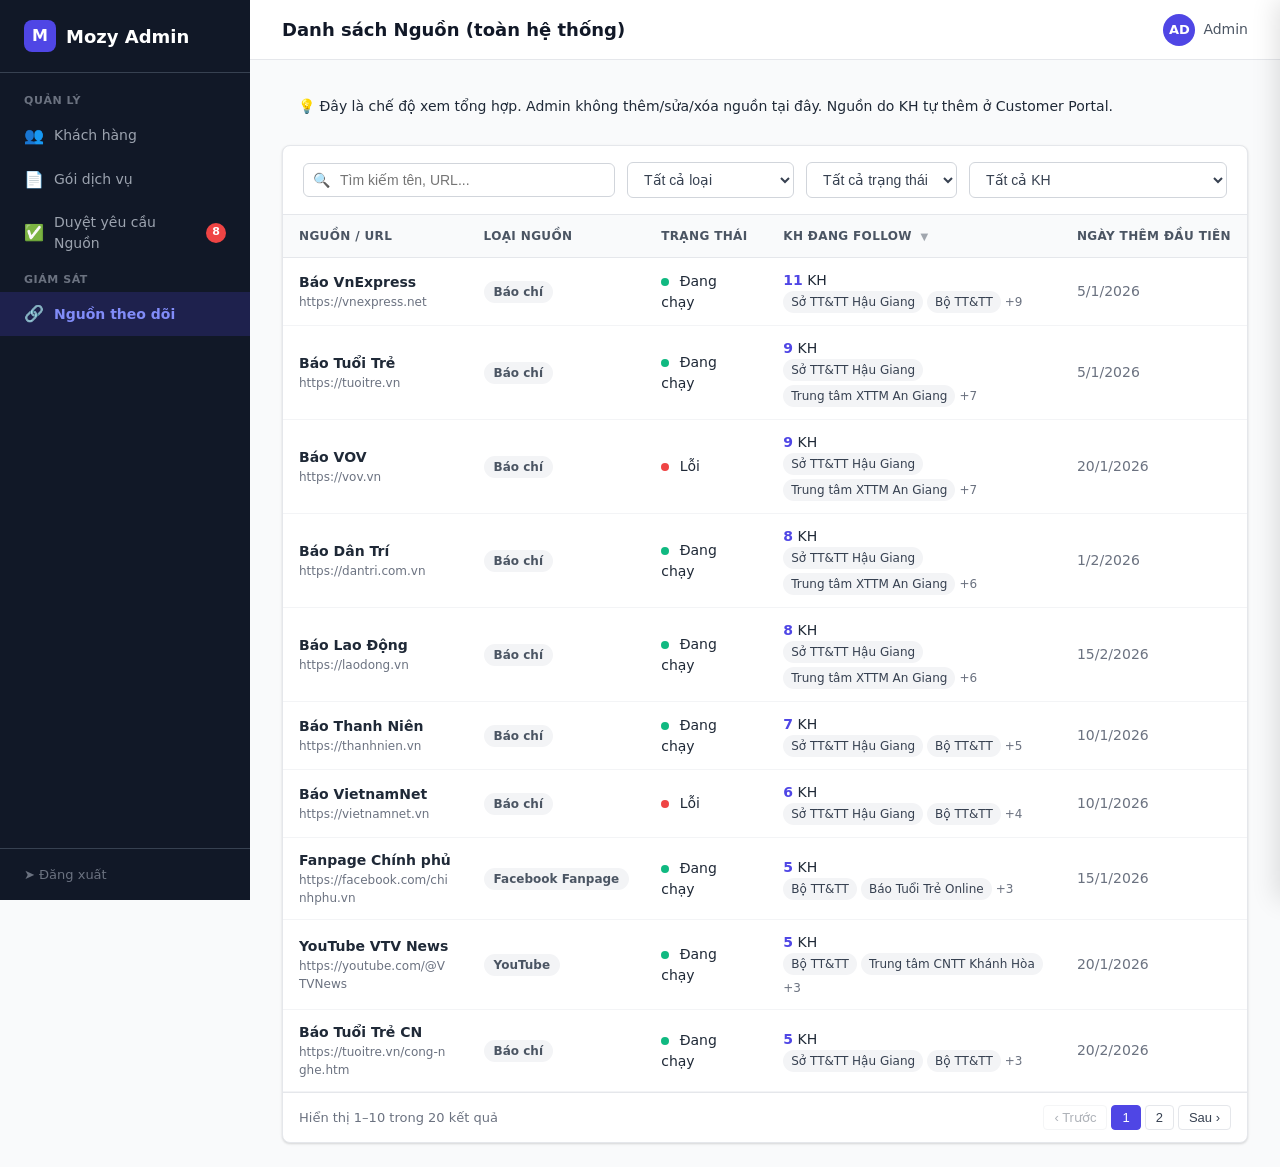
==== admin-portal/sources.html @ 2b8fd17b "Initial commit: Mozy Social admin-portal & customer-portal Co-authored-by: CommandCodeBot <noreply@c" ====
<!DOCTYPE html>
<html lang="vi">
<head>
  <meta charset="UTF-8">
  <meta name="viewport" content="width=device-width, initial-scale=1.0">
  <title>Danh sách Nguồn — Mozy Admin</title>
  <link rel="stylesheet" href="shared.css">
  <style>
    .source-url { color: var(--gray-500); font-size: 12px; word-break: break-all; }
    .follower-count { font-weight: 700; color: var(--primary); }
    .follower-meta { font-size: 12px; color: var(--gray-500); }
  </style>
</head>
<body>
  <div class="layout" id="app"></div>
  <div class="detail-backdrop" id="detailBackdrop" onclick="closeDetail()"></div>
  <div class="detail-panel" id="detailPanel"></div>

  <script src="shared.js"></script>
  <script>
    let state = {
      search: '',
      typeFilter: 'all',
      statusFilter: 'all',
      customerFilter: 'all',
      sortField: 'followers',
      sortDir: 'desc',
      page: 1,
      perPage: 10,
    };

    const SOURCE_TYPES = ['Báo chí', 'Facebook Fanpage', 'Facebook Group', 'TikTok', 'YouTube'];
    const STATUS_MAP = { active: 'Đang chạy', error: 'Lỗi', pending: 'Chờ xác thực' };

    function getFiltered() {
      let data = [...SOURCES];
      if (state.search) {
        const q = state.search.toLowerCase();
        data = data.filter(s => s.name.toLowerCase().includes(q) || s.url.toLowerCase().includes(q));
      }
      if (state.typeFilter !== 'all') {
        data = data.filter(s => s.type === state.typeFilter);
      }
      if (state.statusFilter !== 'all') {
        data = data.filter(s => s.status === state.statusFilter);
      }
      if (state.customerFilter !== 'all') {
        const cid = parseInt(state.customerFilter);
        data = data.filter(s => s.followers.includes(cid));
      }
      data.sort((a, b) => {
        let va, vb;
        if (state.sortField === 'followers') { va = a.followers.length; vb = b.followers.length; }
        else if (state.sortField === 'name') { va = a.name.toLowerCase(); vb = b.name.toLowerCase(); }
        else { va = a[state.sortField]; vb = b[state.sortField]; }
        if (va < vb) return state.sortDir === 'asc' ? -1 : 1;
        if (va > vb) return state.sortDir === 'asc' ? 1 : -1;
        return 0;
      });
      return data;
    }

    function renderFollowerChips(source) {
      const names = source.followers.slice(0, 2).map(id => getCustomerName(id)).filter(Boolean);
      const extra = source.followers.length - names.length;
      if (names.length === 0) return '<span style="color:var(--gray-400);font-size:12px;">Không có KH</span>';
      let html = '<div class="follow-list">';
      names.forEach(n => { html += `<span class="follow-chip">${n}</span>`; });
      if (extra > 0) html += `<span class="follow-more" onclick="event.stopPropagation();openDetail(${source.id})">+${extra}</span>`;
      html += '</div>';
      return html;
    }

    function render() {
      const filtered = getFiltered();
      const totalPages = Math.ceil(filtered.length / state.perPage);
      const pageData = filtered.slice((state.page - 1) * state.perPage, state.page * state.perPage);

      const app = document.getElementById('app');
      app.innerHTML = `
        ${buildSidebar('sources')}
        <div class="main">
          ${buildHeader('Danh sách Nguồn (toàn hệ thống)')}
          <div class="content fade-in">
            <div style="margin-bottom:16px;">
              <div class="alert alert-info" style="margin:0;">
                &#128161; Đây là chế độ xem tổng hợp. Admin không thêm/sửa/xóa nguồn tại đây. Nguồn do KH tự thêm ở Customer Portal.
              </div>
            </div>
            <div class="card">
              <div class="card-header">
                <div class="toolbar" style="flex:1;">
                  <div class="search-box">
                    <span class="search-icon">&#128269;</span>
                    <input type="text" id="searchInput" placeholder="Tìm kiếm tên, URL..." value="${state.search}">
                  </div>
                  <select class="filter-select" id="typeFilter">
                    <option value="all" ${state.typeFilter === 'all' ? 'selected' : ''}>Tất cả loại</option>
                    ${SOURCE_TYPES.map(t => `<option value="${t}" ${state.typeFilter === t ? 'selected' : ''}>${t}</option>`).join('')}
                  </select>
                  <select class="filter-select" id="statusFilter">
                    <option value="all" ${state.statusFilter === 'all' ? 'selected' : ''}>Tất cả trạng thái</option>
                    <option value="active" ${state.statusFilter === 'active' ? 'selected' : ''}>Đang chạy</option>
                    <option value="error" ${state.statusFilter === 'error' ? 'selected' : ''}>Lỗi</option>
                    <option value="pending" ${state.statusFilter === 'pending' ? 'selected' : ''}>Chờ xác thực</option>
                  </select>
                  <select class="filter-select" id="customerFilter">
                    <option value="all" ${state.customerFilter === 'all' ? 'selected' : ''}>Tất cả KH</option>
                    ${CUSTOMERS.map(c => `<option value="${c.id}" ${state.customerFilter == c.id ? 'selected' : ''}>${c.org}</option>`).join('')}
                  </select>
                </div>
              </div>
              <div class="table-wrap">
                <table>
                  <thead>
                    <tr>
                      <th class="sortable" onclick="toggleSort('name')">Nguồn / URL <span class="sort-arrow">${sortIcon('name')}</span></th>
                      <th>Loại nguồn</th>
                      <th>Trạng thái</th>
                      <th class="sortable" onclick="toggleSort('followers')">KH đang follow <span class="sort-arrow">${sortIcon('followers')}</span></th>
                      <th>Ngày thêm đầu tiên</th>
                    </tr>
                  </thead>
                  <tbody>
                    ${pageData.map(s => `
                      <tr class="clickable" onclick="openDetail(${s.id})">
                        <td>
                          <strong>${s.name}</strong>
                          <div class="source-url">${s.url}</div>
                        </td>
                        <td><span class="badge badge-neutral">${s.type}</span></td>
                        <td>
                          <span class="status-dot ${s.status}"></span>
                          ${STATUS_MAP[s.status] || s.status}
                        </td>
                        <td>
                          <span class="follower-count">${s.followers.length}</span> KH
                          ${renderFollowerChips(s)}
                        </td>
                        <td style="white-space:nowrap;color:var(--gray-500);">${formatDate(s.addedAt)}</td>
                      </tr>
                    `).join('')}
                    ${pageData.length === 0 ? '<tr><td colspan="5"><div class="empty-state"><div class="empty-icon">&#128269;</div><p>Không tìm thấy nguồn nào</p></div></td></tr>' : ''}
                  </tbody>
                </table>
              </div>
              <div class="pagination">
                <span>Hiển thị ${(state.page-1)*state.perPage+1}–${Math.min(state.page*state.perPage, filtered.length)} trong ${filtered.length} kết quả</span>
                <div class="page-btns">
                  <button class="page-btn" onclick="goPage(${state.page - 1})" ${state.page <= 1 ? 'disabled' : ''}>&#8249; Trước</button>
                  ${Array.from({length: Math.min(totalPages, 5)}, (_, i) => {
                    let p;
                    if (totalPages <= 5) p = i + 1;
                    else if (state.page <= 3) p = i + 1;
                    else if (state.page >= totalPages - 2) p = totalPages - 4 + i;
                    else p = state.page - 2 + i;
                    return `<button class="page-btn ${p === state.page ? 'active' : ''}" onclick="goPage(${p})">${p}</button>`;
                  }).join('')}
                  <button class="page-btn" onclick="goPage(${state.page + 1})" ${state.page >= totalPages ? 'disabled' : ''}>Sau &#8250;</button>
                </div>
              </div>
            </div>
          </div>
        </div>`;

      document.getElementById('searchInput').addEventListener('input', e => { state.search = e.target.value; state.page = 1; render(); });
      document.getElementById('typeFilter').addEventListener('change', e => { state.typeFilter = e.target.value; state.page = 1; render(); });
      document.getElementById('statusFilter').addEventListener('change', e => { state.statusFilter = e.target.value; state.page = 1; render(); });
      document.getElementById('customerFilter').addEventListener('change', e => { state.customerFilter = e.target.value; state.page = 1; render(); });
    }

    function toggleSort(field) {
      if (state.sortField === field) state.sortDir = state.sortDir === 'asc' ? 'desc' : 'asc';
      else { state.sortField = field; state.sortDir = 'desc'; }
      render();
    }
    function sortIcon(field) {
      if (state.sortField !== field) return '';
      return state.sortDir === 'asc' ? '&#9650;' : '&#9660;';
    }
    function goPage(p) {
      const filtered = getFiltered();
      const totalPages = Math.ceil(filtered.length / state.perPage);
      if (p < 1 || p > totalPages) return;
      state.page = p;
      render();
    }

    function openDetail(sourceId) {
      const source = SOURCES.find(s => s.id === sourceId);
      if (!source) return;

      const MOCK_KEYWORDS = {
        1: { 1: ['Chính sách CNTT', 'Kỹ thuật số'], 3: ['Chuyển đổi số', 'CNTT'], 10: ['Báo chí'] },
        2: { 1: ['Chính sách TT&TT'], 10: ['Thanh thiếu niên'] },
        3: { 3: ['Quốc tế', 'Kinh tế'], 19: ['Đô thị'] },
      };

      const panel = document.getElementById('detailPanel');
      const backdrop = document.getElementById('detailBackdrop');

      let followersHtml = source.followers.map(cid => {
        const c = CUSTOMERS.find(cc => cc.id === cid);
        if (!c) return '';
        const keywords = MOCK_KEYWORDS[source.id]?.[cid] || ['Keyword mẫu'];
        return `
          <div class="follower-item">
            <div style="flex:1;">
              <div class="follower-name">
                <a href="customer-detail.html?id=${cid}" style="text-decoration:none;">${c.org}</a>
              </div>
              <div class="follower-meta">Keyword/Chủ đề đang gán nguồn này:</div>
              <div class="tag-list">
                ${keywords.map(k => `<span class="tag">${k}</span>`).join('')}
              </div>
            </div>
            <span class="badge ${c.status === 'active' ? 'badge-success' : 'badge-danger'}" style="font-size:10px;">${c.status}</span>
          </div>`;
      }).join('');

      panel.innerHTML = `
        <div class="detail-panel-header">
          <div>
            <h3 style="font-size:16px;font-weight:600;">${source.name}</h3>
            <div style="font-size:13px;color:var(--gray-500);word-break:break-all;">${source.url}</div>
          </div>
          <button class="modal-close" onclick="closeDetail()">&times;</button>
        </div>
        <div class="detail-panel-body">
          <div class="info-grid" style="margin-bottom:20px;">
            <div class="info-label">Loại nguồn</div><div class="info-value"><span class="badge badge-neutral">${source.type}</span></div>
            <div class="info-label">Trạng thái</div><div class="info-value"><span class="status-dot ${source.status}"></span>${STATUS_MAP[source.status]}</div>
            <div class="info-label">KH đang follow</div><div class="info-value"><strong>${source.followers.length}</strong> khách hàng</div>
            <div class="info-label">Ngày thêm đầu tiên</div><div class="info-value">${formatDate(source.addedAt)}</div>
          </div>
          <div style="margin-bottom:12px;font-weight:600;font-size:14px;color:var(--gray-700);">Danh sách KH đang follow</div>
          ${source.followers.length === 0 ? '<div style="text-align:center;color:var(--gray-400);padding:20px;">Nguồn này không có KH nào follow</div>' : followersHtml}
        </div>`;

      panel.classList.add('open');
      backdrop.classList.add('open');
    }

    function closeDetail() {
      document.getElementById('detailPanel').classList.remove('open');
      document.getElementById('detailBackdrop').classList.remove('open');
    }

    render();
  </script>
</body>
</html>
---- admin-portal/shared.css ----
:root {
  --primary: #4F46E5;
  --primary-light: #818CF8;
  --primary-dark: #3730A3;
  --primary-bg: #EEF2FF;
  --success: #10B981;
  --success-bg: #D1FAE5;
  --warning: #F59E0B;
  --warning-bg: #FEF3C7;
  --danger: #EF4444;
  --danger-bg: #FEE2E2;
  --info: #3B82F6;
  --info-bg: #DBEAFE;
  --gray-50: #F9FAFB;
  --gray-100: #F3F4F6;
  --gray-200: #E5E7EB;
  --gray-300: #D1D5DB;
  --gray-400: #9CA3AF;
  --gray-500: #6B7280;
  --gray-600: #4B5563;
  --gray-700: #374151;
  --gray-800: #1F2937;
  --gray-900: #111827;
  --sidebar-w: 250px;
  --header-h: 60px;
  --radius: 8px;
  --shadow: 0 1px 3px rgba(0,0,0,0.1), 0 1px 2px rgba(0,0,0,0.06);
  --shadow-md: 0 4px 6px -1px rgba(0,0,0,0.1), 0 2px 4px -1px rgba(0,0,0,0.06);
  --shadow-lg: 0 10px 15px -3px rgba(0,0,0,0.1), 0 4px 6px -2px rgba(0,0,0,0.05);
}

* { margin: 0; padding: 0; box-sizing: border-box; }

body {
  font-family: 'Segoe UI', system-ui, -apple-system, sans-serif;
  background: var(--gray-50);
  color: var(--gray-800);
  line-height: 1.5;
}

a { color: var(--primary); text-decoration: none; }
a:hover { text-decoration: underline; }

/* Layout */
.layout { display: flex; min-height: 100vh; }

/* Sidebar */
.sidebar {
  width: var(--sidebar-w);
  background: var(--gray-900);
  color: #fff;
  position: fixed;
  top: 0; left: 0; bottom: 0;
  display: flex;
  flex-direction: column;
  z-index: 100;
}
.sidebar-brand {
  padding: 20px 24px;
  font-size: 18px;
  font-weight: 700;
  border-bottom: 1px solid var(--gray-700);
  display: flex;
  align-items: center;
  gap: 10px;
}
.sidebar-brand .brand-icon {
  width: 32px; height: 32px;
  background: var(--primary);
  border-radius: 8px;
  display: flex; align-items: center; justify-content: center;
  font-size: 16px;
}
.sidebar-nav { flex: 1; padding: 12px 0; overflow-y: auto; }
.sidebar-nav .nav-section {
  padding: 8px 24px 4px;
  font-size: 11px;
  text-transform: uppercase;
  letter-spacing: 0.05em;
  color: var(--gray-500);
  font-weight: 600;
}
.sidebar-nav a {
  display: flex;
  align-items: center;
  gap: 10px;
  padding: 10px 24px;
  color: var(--gray-400);
  font-size: 14px;
  transition: all 0.15s;
  text-decoration: none;
}
.sidebar-nav a:hover { background: rgba(255,255,255,0.05); color: #fff; }
.sidebar-nav a.active { background: rgba(79,70,229,0.2); color: var(--primary-light); font-weight: 600; }
.sidebar-nav a .nav-icon { width: 20px; text-align: center; font-size: 16px; }
.sidebar-nav a[style*="padding-left"] { gap: 8px; }
.sidebar-badge {
  display: inline-flex; align-items: center; justify-content: center;
  min-width: 20px; height: 20px; padding: 0 6px;
  background: var(--danger); color: #fff;
  border-radius: 9999px; font-size: 11px; font-weight: 700;
  margin-left: auto;
}
.sidebar-footer {
  padding: 16px 24px;
  border-top: 1px solid var(--gray-700);
  font-size: 13px;
  color: var(--gray-500);
}

/* Main */
.main { flex: 1; margin-left: var(--sidebar-w); }

/* Header */
.header {
  height: var(--header-h);
  background: #fff;
  border-bottom: 1px solid var(--gray-200);
  display: flex;
  align-items: center;
  justify-content: space-between;
  padding: 0 32px;
  position: sticky;
  top: 0;
  z-index: 50;
}
.header-title { font-size: 18px; font-weight: 600; color: var(--gray-900); }
.header-actions { display: flex; align-items: center; gap: 12px; }
.header-user {
  display: flex; align-items: center; gap: 8px;
  font-size: 14px; color: var(--gray-600);
}
.header-user .avatar {
  width: 32px; height: 32px;
  border-radius: 50%;
  background: var(--primary);
  color: #fff;
  display: flex; align-items: center; justify-content: center;
  font-size: 13px; font-weight: 600;
}

/* Content */
.content { padding: 24px 32px; }

/* Cards */
.card {
  background: #fff;
  border-radius: var(--radius);
  box-shadow: var(--shadow);
  border: 1px solid var(--gray-200);
}
.card-header {
  padding: 16px 20px;
  border-bottom: 1px solid var(--gray-200);
  display: flex;
  align-items: center;
  justify-content: space-between;
  flex-wrap: wrap;
  gap: 12px;
}
.card-header h2 { font-size: 16px; font-weight: 600; }
.card-body { padding: 20px; }

/* Tables */
.table-wrap { overflow-x: auto; }
table { width: 100%; border-collapse: collapse; font-size: 14px; }
thead th {
  text-align: left;
  padding: 12px 16px;
  font-weight: 600;
  color: var(--gray-600);
  font-size: 12px;
  text-transform: uppercase;
  letter-spacing: 0.03em;
  border-bottom: 1px solid var(--gray-200);
  background: var(--gray-50);
  white-space: nowrap;
}
thead th:hover { color: var(--gray-900); }
thead th.sortable { cursor: pointer; user-select: none; }
thead th.sortable:hover { color: var(--gray-900); background: var(--gray-100); }
thead th .sort-arrow { font-size: 10px; margin-left: 4px; opacity: 0.5; }
tbody td {
  padding: 12px 16px;
  border-bottom: 1px solid var(--gray-100);
  vertical-align: middle;
}
tbody tr { transition: background 0.15s; }
tbody tr:hover { background: var(--gray-50); }
tbody tr.clickable { cursor: pointer; }
tbody tr.clickable:hover { background: var(--gray-100); }

/* Buttons */
.btn {
  display: inline-flex;
  align-items: center;
  gap: 6px;
  padding: 8px 16px;
  border-radius: 6px;
  font-size: 14px;
  font-weight: 500;
  border: none;
  cursor: pointer;
  transition: all 0.15s;
  white-space: nowrap;
  text-decoration: none;
}
.btn:hover { text-decoration: none; }
.btn-primary { background: var(--primary); color: #fff; }
.btn-primary:hover { background: var(--primary-dark); }
.btn-outline {
  background: #fff;
  color: var(--gray-700);
  border: 1px solid var(--gray-300);
}
.btn-outline:hover { background: var(--gray-50); border-color: var(--gray-400); }
.btn-danger { background: var(--danger); color: #fff; }
.btn-danger:hover { background: #DC2626; }
.btn-success { background: var(--success); color: #fff; }
.btn-success:hover { background: #059669; }
.btn-sm { padding: 5px 10px; font-size: 13px; }
.btn-icon { padding: 6px 8px; }
.btn-group { display: flex; gap: 8px; }

/* Badges */
.badge {
  display: inline-flex;
  align-items: center;
  padding: 2px 10px;
  border-radius: 9999px;
  font-size: 12px;
  font-weight: 600;
  white-space: nowrap;
}
.badge-success { background: var(--success-bg); color: #065F46; }
.badge-danger { background: var(--danger-bg); color: #991B1B; }
.badge-warning { background: var(--warning-bg); color: #92400E; }
.badge-info { background: var(--info-bg); color: #1E40AF; }
.badge-neutral { background: var(--gray-100); color: var(--gray-600); }

/* Warning badge (usage > 90%) */
.badge-overlimit {
  position: relative;
}
.badge-overlimit::before {
  content: '';
  width: 6px; height: 6px;
  border-radius: 50%;
  background: var(--danger);
  margin-right: 4px;
  animation: pulse-dot 2s infinite;
}
@keyframes pulse-dot {
  0%, 100% { opacity: 1; }
  50% { opacity: 0.4; }
}

/* Forms */
.form-group { margin-bottom: 16px; }
.form-label {
  display: block;
  font-size: 13px;
  font-weight: 600;
  color: var(--gray-700);
  margin-bottom: 4px;
}
.form-label .required { color: var(--danger); }
.form-hint { font-size: 12px; color: var(--gray-500); margin-top: 2px; }
.form-input, .form-select, .form-textarea {
  width: 100%;
  padding: 8px 12px;
  border: 1px solid var(--gray-300);
  border-radius: 6px;
  font-size: 14px;
  color: var(--gray-800);
  background: #fff;
  transition: border-color 0.15s, box-shadow 0.15s;
}
.form-input:focus, .form-select:focus, .form-textarea:focus {
  outline: none;
  border-color: var(--primary);
  box-shadow: 0 0 0 3px rgba(79,70,229,0.1);
}
.form-input.error, .form-select.error { border-color: var(--danger); }
.form-error { font-size: 12px; color: var(--danger); margin-top: 4px; display: none; }
.form-error.visible { display: block; }
.form-textarea { min-height: 80px; resize: vertical; }
.form-row { display: grid; grid-template-columns: 1fr 1fr; gap: 16px; }
.form-actions { display: flex; gap: 8px; justify-content: flex-end; padding-top: 16px; border-top: 1px solid var(--gray-200); margin-top: 24px; }

/* Search & Filter bar */
.toolbar {
  display: flex;
  align-items: center;
  gap: 12px;
  flex-wrap: wrap;
}
.search-box {
  position: relative;
  flex: 1;
  min-width: 200px;
  max-width: 360px;
}
.search-box input {
  width: 100%;
  padding: 8px 12px 8px 36px;
  border: 1px solid var(--gray-300);
  border-radius: 6px;
  font-size: 14px;
}
.search-box input:focus {
  outline: none;
  border-color: var(--primary);
  box-shadow: 0 0 0 3px rgba(79,70,229,0.1);
}
.search-box .search-icon {
  position: absolute;
  left: 10px;
  top: 50%;
  transform: translateY(-50%);
  color: var(--gray-400);
  font-size: 14px;
}
.filter-select {
  padding: 8px 12px;
  border: 1px solid var(--gray-300);
  border-radius: 6px;
  font-size: 14px;
  color: var(--gray-700);
  background: #fff;
  min-width: 150px;
}
.filter-select:focus {
  outline: none;
  border-color: var(--primary);
}

/* Pagination */
.pagination {
  display: flex;
  align-items: center;
  justify-content: space-between;
  padding: 12px 16px;
  border-top: 1px solid var(--gray-200);
  font-size: 13px;
  color: var(--gray-500);
}
.pagination .page-btns { display: flex; gap: 4px; }
.pagination .page-btn {
  padding: 4px 10px;
  border: 1px solid var(--gray-200);
  border-radius: 4px;
  background: #fff;
  color: var(--gray-700);
  cursor: pointer;
  font-size: 13px;
}
.pagination .page-btn:hover { background: var(--gray-50); }
.pagination .page-btn.active {
  background: var(--primary);
  color: #fff;
  border-color: var(--primary);
}
.pagination .page-btn:disabled {
  opacity: 0.4;
  cursor: not-allowed;
}

/* Progress bar */
.progress-bar {
  height: 8px;
  background: var(--gray-200);
  border-radius: 9999px;
  overflow: hidden;
}
.progress-bar .progress-fill {
  height: 100%;
  border-radius: 9999px;
  transition: width 0.4s ease;
}
.progress-fill.green { background: var(--success); }
.progress-fill.yellow { background: var(--warning); }
.progress-fill.red { background: var(--danger); }

/* Stats grid */
.stats-grid {
  display: grid;
  grid-template-columns: repeat(auto-fit, minmax(160px, 1fr));
  gap: 16px;
}
.stat-card {
  background: #fff;
  border: 1px solid var(--gray-200);
  border-radius: var(--radius);
  padding: 16px;
  text-align: center;
}
.stat-card .stat-value { font-size: 28px; font-weight: 700; color: var(--gray-900); }
.stat-card .stat-label { font-size: 13px; color: var(--gray-500); margin-top: 4px; }

/* Modal */
.modal-overlay {
  position: fixed;
  inset: 0;
  background: rgba(0,0,0,0.4);
  display: none;
  align-items: center;
  justify-content: center;
  z-index: 200;
  padding: 24px;
}
.modal-overlay.active { display: flex; }
.modal {
  background: #fff;
  border-radius: var(--radius);
  box-shadow: var(--shadow-lg);
  width: 100%;
  max-width: 520px;
  max-height: 90vh;
  overflow-y: auto;
}
.modal-header {
  padding: 16px 20px;
  border-bottom: 1px solid var(--gray-200);
  display: flex;
  align-items: center;
  justify-content: space-between;
}
.modal-header h3 { font-size: 16px; font-weight: 600; }
.modal-close {
  background: none;
  border: none;
  font-size: 20px;
  color: var(--gray-400);
  cursor: pointer;
  padding: 4px;
}
.modal-close:hover { color: var(--gray-700); }
.modal-body { padding: 20px; }
.modal-footer {
  padding: 12px 20px;
  border-top: 1px solid var(--gray-200);
  display: flex;
  justify-content: flex-end;
  gap: 8px;
}

/* Tooltip */
[data-tooltip] { position: relative; }
[data-tooltip]:hover::after {
  content: attr(data-tooltip);
  position: absolute;
  bottom: 100%;
  left: 50%;
  transform: translateX(-50%);
  background: var(--gray-800);
  color: #fff;
  padding: 6px 10px;
  border-radius: 6px;
  font-size: 12px;
  white-space: nowrap;
  z-index: 300;
  pointer-events: none;
  margin-bottom: 4px;
}

/* Follow list */
.follow-list {
  display: flex;
  flex-wrap: wrap;
  gap: 4px;
  align-items: center;
}
.follow-chip {
  display: inline-flex;
  align-items: center;
  padding: 2px 8px;
  background: var(--gray-100);
  border-radius: 9999px;
  font-size: 12px;
  color: var(--gray-700);
  white-space: nowrap;
}
.follow-more {
  font-size: 12px;
  color: var(--gray-500);
  cursor: pointer;
}
.follow-more:hover { color: var(--primary); }

/* Section */
.section-title {
  font-size: 14px;
  font-weight: 600;
  color: var(--gray-700);
  margin-bottom: 12px;
}

/* Empty state */
.empty-state {
  text-align: center;
  padding: 48px 24px;
  color: var(--gray-500);
}
.empty-state .empty-icon { font-size: 40px; margin-bottom: 12px; }
.empty-state p { font-size: 14px; }

/* Tabs */
.tabs {
  display: flex;
  border-bottom: 2px solid var(--gray-200);
  margin-bottom: 20px;
}
.tab {
  padding: 10px 20px;
  font-size: 14px;
  font-weight: 500;
  color: var(--gray-500);
  border-bottom: 2px solid transparent;
  margin-bottom: -2px;
  cursor: pointer;
  transition: all 0.15s;
  background: none;
  border-top: none;
  border-left: none;
  border-right: none;
}
.tab:hover { color: var(--gray-700); }
.tab.active { color: var(--primary); border-bottom-color: var(--primary); }

/* Inline info */
.info-grid {
  display: grid;
  grid-template-columns: 140px 1fr;
  gap: 8px 16px;
  font-size: 14px;
}
.info-grid .info-label { color: var(--gray-500); font-weight: 500; }
.info-grid .info-value { color: var(--gray-800); }

/* Alert */
.alert {
  padding: 12px 16px;
  border-radius: 6px;
  font-size: 14px;
  margin-bottom: 16px;
  display: flex;
  align-items: center;
  gap: 8px;
}
.alert-warning { background: var(--warning-bg); color: #92400E; border: 1px solid #FCD34D; }
.alert-danger { background: var(--danger-bg); color: #991B1B; border: 1px solid #FCA5A5; }
.alert-success { background: var(--success-bg); color: #065F46; border: 1px solid #6EE7B7; }

/* Login page */
.login-page {
  min-height: 100vh;
  display: flex;
  align-items: center;
  justify-content: center;
  background: linear-gradient(135deg, var(--gray-900) 0%, var(--primary-dark) 100%);
}
.login-card {
  background: #fff;
  border-radius: 12px;
  box-shadow: var(--shadow-lg);
  width: 100%;
  max-width: 400px;
  padding: 40px;
}
.login-card h1 { font-size: 24px; font-weight: 700; text-align: center; margin-bottom: 8px; }
.login-card .login-subtitle { text-align: center; color: var(--gray-500); font-size: 14px; margin-bottom: 32px; }
.login-card .login-brand {
  display: flex;
  align-items: center;
  justify-content: center;
  gap: 10px;
  margin-bottom: 32px;
}
.login-card .login-brand .logo {
  width: 48px; height: 48px;
  background: var(--primary);
  border-radius: 12px;
  display: flex;
  align-items: center;
  justify-content: center;
  font-size: 24px;
  color: #fff;
}

/* Responsive */
@media (max-width: 768px) {
  .sidebar { display: none; }
  .main { margin-left: 0; }
  .content { padding: 16px; }
  .form-row { grid-template-columns: 1fr; }
  .header { padding: 0 16px; }
  .toolbar { flex-direction: column; align-items: stretch; }
  .search-box { max-width: 100%; }
}

/* Toast */
.toast-container {
  position: fixed;
  top: 16px;
  right: 16px;
  z-index: 300;
  display: flex;
  flex-direction: column;
  gap: 8px;
}
.toast {
  padding: 12px 16px;
  border-radius: 8px;
  font-size: 14px;
  color: #fff;
  box-shadow: var(--shadow-md);
  animation: slideIn 0.3s ease;
  min-width: 280px;
}
.toast-success { background: var(--success); }
.toast-error { background: var(--danger); }
.toast-info { background: var(--info); }
@keyframes slideIn {
  from { transform: translateX(100%); opacity: 0; }
  to { transform: translateX(0); opacity: 1; }
}

/* Fade transition */
.fade-in { animation: fadeIn 0.3s ease; }
@keyframes fadeIn {
  from { opacity: 0; transform: translateY(8px); }
  to { opacity: 1; transform: translateY(0); }
}

/* Detail side panel */
.detail-panel {
  position: fixed; top: 0; right: -560px; width: 560px; height: 100vh;
  background: #fff; box-shadow: -4px 0 24px rgba(0,0,0,0.12);
  z-index: 150; transition: right 0.3s ease; overflow-y: auto;
  border-left: 1px solid var(--gray-200);
}
.detail-panel.open { right: 0; }
.detail-panel-header {
  padding: 16px 20px; border-bottom: 1px solid var(--gray-200);
  display: flex; align-items: center; justify-content: space-between;
  position: sticky; top: 0; background: #fff; z-index: 1;
}
.detail-panel-body { padding: 20px; }
.detail-backdrop {
  position: fixed; inset: 0; background: rgba(0,0,0,0.3);
  z-index: 140; display: none; cursor: pointer;
}
.detail-backdrop.open { display: block; }
.follower-item {
  padding: 10px 0; border-bottom: 1px solid var(--gray-100);
  display: flex; align-items: center; justify-content: space-between;
}
.follower-item:last-child { border-bottom: none; }
.follower-name { font-weight: 500; color: var(--gray-800); }
.tag-list { display: flex; flex-wrap: wrap; gap: 4px; margin-top: 4px; }
.tag {
  display: inline-block; padding: 2px 8px; background: var(--gray-100);
  border-radius: 9999px; font-size: 11px; color: var(--gray-600);
}
.status-dot { width: 8px; height: 8px; border-radius: 50%; display: inline-block; margin-right: 6px; }
.status-dot.active { background: var(--success); }
.status-dot.error { background: var(--danger); animation: pulse-dot 2s infinite; }
.status-dot.pending { background: var(--warning); }

@media (max-width: 640px) {
  .detail-panel { width: 100%; right: -100%; }
}
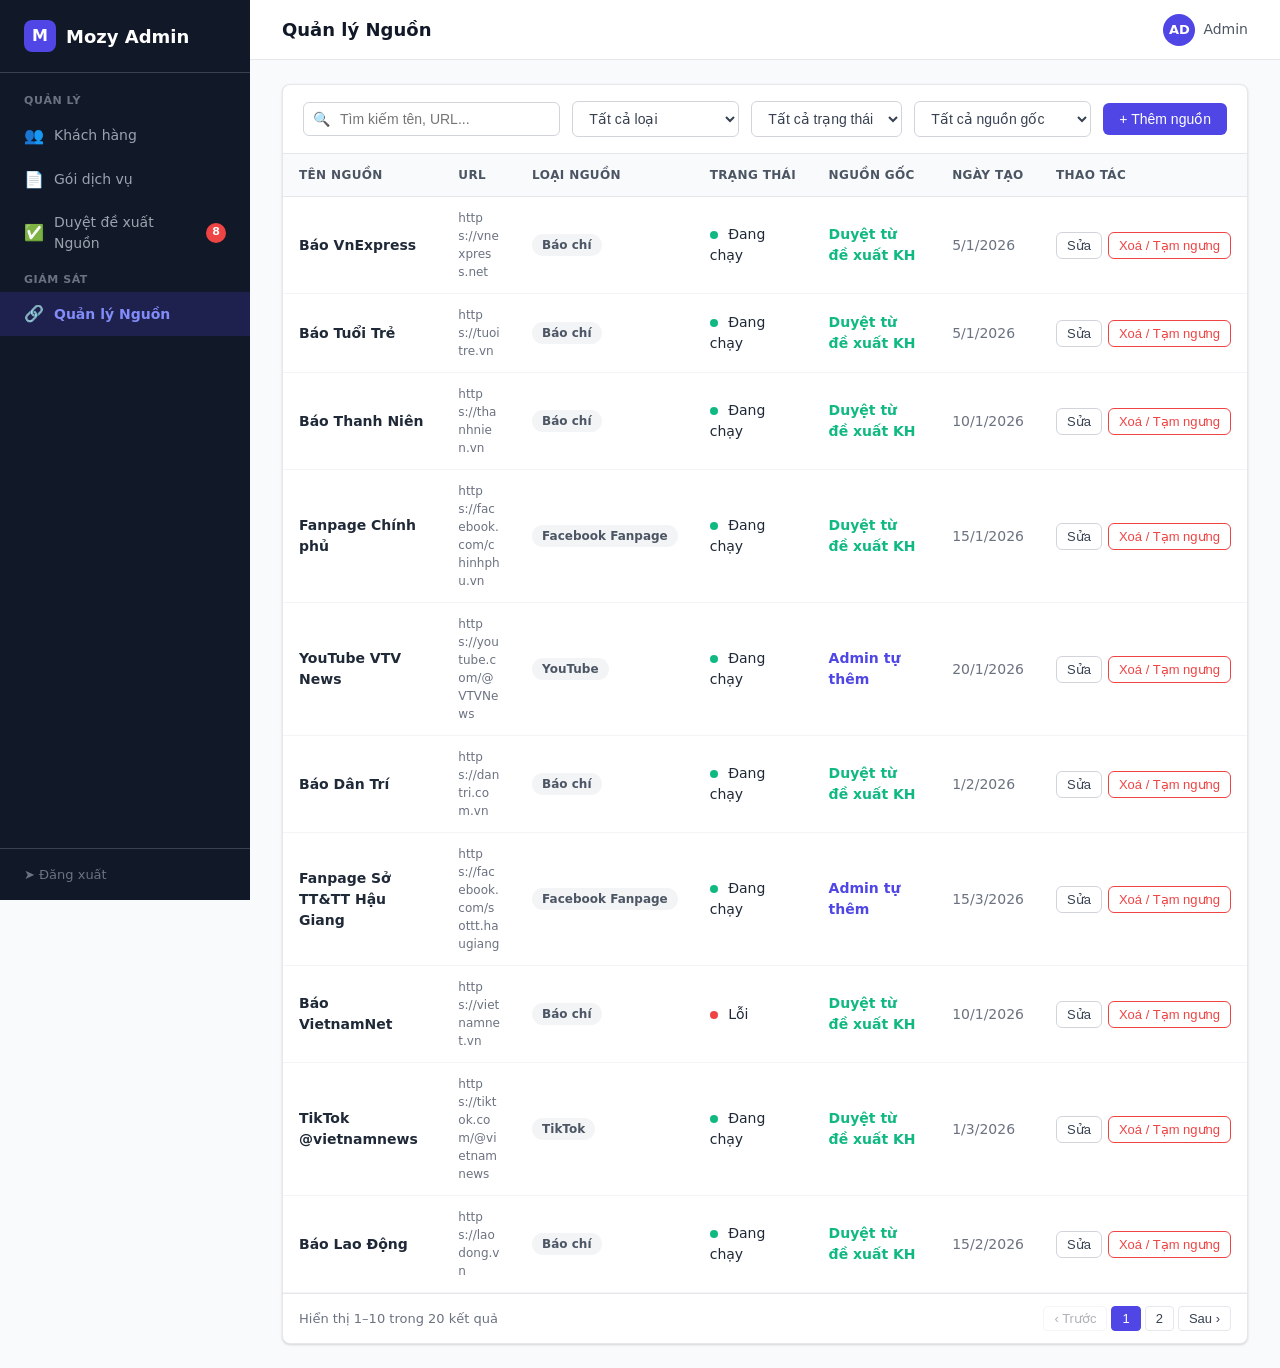
==== commit b8101002: "feat: Source Approval - Admin CRUD + Customer proposal flow Admin Portal: - sources.html: Rewrite to" ====
--- a/admin-portal/sources.html
+++ b/admin-portal/sources.html
@@ -3,18 +3,18 @@
 <head>
   <meta charset="UTF-8">
   <meta name="viewport" content="width=device-width, initial-scale=1.0">
-  <title>Danh sách Nguồn — Mozy Admin</title>
+  <title>Quản lý Nguồn — Mozy Admin</title>
   <link rel="stylesheet" href="shared.css">
   <style>
     .source-url { color: var(--gray-500); font-size: 12px; word-break: break-all; }
-    .follower-count { font-weight: 700; color: var(--primary); }
-    .follower-meta { font-size: 12px; color: var(--gray-500); }
+    .origin-admin { color: var(--primary); font-weight: 600; }
+    .origin-approved { color: var(--success); font-weight: 600; }
+    .action-btns { display: flex; gap: 6px; }
+    .status-dot.paused { background: var(--warning); }
   </style>
 </head>
 <body>
   <div class="layout" id="app"></div>
-  <div class="detail-backdrop" id="detailBackdrop" onclick="closeDetail()"></div>
-  <div class="detail-panel" id="detailPanel"></div>
 
   <script src="shared.js"></script>
   <script>
@@ -22,15 +22,13 @@
       search: '',
       typeFilter: 'all',
       statusFilter: 'all',
-      customerFilter: 'all',
-      sortField: 'followers',
-      sortDir: 'desc',
+      originFilter: 'all',
       page: 1,
       perPage: 10,
     };
 
     const SOURCE_TYPES = ['Báo chí', 'Facebook Fanpage', 'Facebook Group', 'TikTok', 'YouTube'];
-    const STATUS_MAP = { active: 'Đang chạy', error: 'Lỗi', pending: 'Chờ xác thực' };
+    const STATUS_MAP = { active: 'Đang chạy', error: 'Lỗi', paused: 'Tạm ngưng bởi hệ thống' };
 
     function getFiltered() {
       let data = [...SOURCES];
@@ -38,37 +36,10 @@
         const q = state.search.toLowerCase();
         data = data.filter(s => s.name.toLowerCase().includes(q) || s.url.toLowerCase().includes(q));
       }
-      if (state.typeFilter !== 'all') {
-        data = data.filter(s => s.type === state.typeFilter);
-      }
-      if (state.statusFilter !== 'all') {
-        data = data.filter(s => s.status === state.statusFilter);
-      }
-      if (state.customerFilter !== 'all') {
-        const cid = parseInt(state.customerFilter);
-        data = data.filter(s => s.followers.includes(cid));
-      }
-      data.sort((a, b) => {
-        let va, vb;
-        if (state.sortField === 'followers') { va = a.followers.length; vb = b.followers.length; }
-        else if (state.sortField === 'name') { va = a.name.toLowerCase(); vb = b.name.toLowerCase(); }
-        else { va = a[state.sortField]; vb = b[state.sortField]; }
-        if (va < vb) return state.sortDir === 'asc' ? -1 : 1;
-        if (va > vb) return state.sortDir === 'asc' ? 1 : -1;
-        return 0;
-      });
+      if (state.typeFilter !== 'all') data = data.filter(s => s.type === state.typeFilter);
+      if (state.statusFilter !== 'all') data = data.filter(s => s.status === state.statusFilter);
+      if (state.originFilter !== 'all') data = data.filter(s => s.origin === state.originFilter);
       return data;
-    }
-
-    function renderFollowerChips(source) {
-      const names = source.followers.slice(0, 2).map(id => getCustomerName(id)).filter(Boolean);
-      const extra = source.followers.length - names.length;
-      if (names.length === 0) return '<span style="color:var(--gray-400);font-size:12px;">Không có KH</span>';
-      let html = '<div class="follow-list">';
-      names.forEach(n => { html += `<span class="follow-chip">${n}</span>`; });
-      if (extra > 0) html += `<span class="follow-more" onclick="event.stopPropagation();openDetail(${source.id})">+${extra}</span>`;
-      html += '</div>';
-      return html;
     }
 
     function render() {
@@ -80,13 +51,8 @@
       app.innerHTML = `
         ${buildSidebar('sources')}
         <div class="main">
-          ${buildHeader('Danh sách Nguồn (toàn hệ thống)')}
+          ${buildHeader('Quản lý Nguồn')}
           <div class="content fade-in">
-            <div style="margin-bottom:16px;">
-              <div class="alert alert-info" style="margin:0;">
-                &#128161; Đây là chế độ xem tổng hợp. Admin không thêm/sửa/xóa nguồn tại đây. Nguồn do KH tự thêm ở Customer Portal.
-              </div>
-            </div>
             <div class="card">
               <div class="card-header">
                 <div class="toolbar" style="flex:1;">
@@ -102,50 +68,59 @@
                     <option value="all" ${state.statusFilter === 'all' ? 'selected' : ''}>Tất cả trạng thái</option>
                     <option value="active" ${state.statusFilter === 'active' ? 'selected' : ''}>Đang chạy</option>
                     <option value="error" ${state.statusFilter === 'error' ? 'selected' : ''}>Lỗi</option>
-                    <option value="pending" ${state.statusFilter === 'pending' ? 'selected' : ''}>Chờ xác thực</option>
+                    <option value="paused" ${state.statusFilter === 'paused' ? 'selected' : ''}>Tạm ngưng</option>
                   </select>
-                  <select class="filter-select" id="customerFilter">
-                    <option value="all" ${state.customerFilter === 'all' ? 'selected' : ''}>Tất cả KH</option>
-                    ${CUSTOMERS.map(c => `<option value="${c.id}" ${state.customerFilter == c.id ? 'selected' : ''}>${c.org}</option>`).join('')}
+                  <select class="filter-select" id="originFilter">
+                    <option value="all" ${state.originFilter === 'all' ? 'selected' : ''}>Tất cả nguồn gốc</option>
+                    <option value="admin" ${state.originFilter === 'admin' ? 'selected' : ''}>Admin tự thêm</option>
+                    <option value="approved" ${state.originFilter === 'approved' ? 'selected' : ''}>Duyệt từ đề xuất KH</option>
                   </select>
                 </div>
+                <button class="btn btn-primary" onclick="openAddSource()">+ Thêm nguồn</button>
               </div>
               <div class="table-wrap">
                 <table>
                   <thead>
                     <tr>
-                      <th class="sortable" onclick="toggleSort('name')">Nguồn / URL <span class="sort-arrow">${sortIcon('name')}</span></th>
+                      <th>Tên nguồn</th>
+                      <th>URL</th>
                       <th>Loại nguồn</th>
                       <th>Trạng thái</th>
-                      <th class="sortable" onclick="toggleSort('followers')">KH đang follow <span class="sort-arrow">${sortIcon('followers')}</span></th>
-                      <th>Ngày thêm đầu tiên</th>
+                      <th>Nguồn gốc</th>
+                      <th>Ngày tạo</th>
+                      <th style="width:140px;">Thao tác</th>
                     </tr>
                   </thead>
                   <tbody>
                     ${pageData.map(s => `
-                      <tr class="clickable" onclick="openDetail(${s.id})">
-                        <td>
-                          <strong>${s.name}</strong>
-                          <div class="source-url">${s.url}</div>
-                        </td>
+                      <tr>
+                        <td><strong>${s.name}</strong></td>
+                        <td><div class="source-url">${s.url}</div></td>
                         <td><span class="badge badge-neutral">${s.type}</span></td>
                         <td>
                           <span class="status-dot ${s.status}"></span>
                           ${STATUS_MAP[s.status] || s.status}
                         </td>
                         <td>
-                          <span class="follower-count">${s.followers.length}</span> KH
-                          ${renderFollowerChips(s)}
+                          ${s.origin === 'admin'
+                            ? '<span class="origin-admin">Admin tự thêm</span>'
+                            : '<span class="origin-approved">Duyệt từ đề xuất KH</span>'}
                         </td>
                         <td style="white-space:nowrap;color:var(--gray-500);">${formatDate(s.addedAt)}</td>
+                        <td>
+                          <div class="action-btns">
+                            <button class="btn btn-outline btn-sm" onclick="openEditSource(${s.id})">Sửa</button>
+                            <button class="btn btn-sm" style="color:var(--danger);border:1px solid var(--danger);background:#fff;" onclick="openActionModal(${s.id})">Xoá / Tạm ngưng</button>
+                          </div>
+                        </td>
                       </tr>
                     `).join('')}
-                    ${pageData.length === 0 ? '<tr><td colspan="5"><div class="empty-state"><div class="empty-icon">&#128269;</div><p>Không tìm thấy nguồn nào</p></div></td></tr>' : ''}
+                    ${pageData.length === 0 ? '<tr><td colspan="7"><div class="empty-state"><div class="empty-icon">&#128269;</div><p>Không tìm thấy nguồn nào</p></div></td></tr>' : ''}
                   </tbody>
                 </table>
               </div>
               <div class="pagination">
-                <span>Hiển thị ${(state.page-1)*state.perPage+1}–${Math.min(state.page*state.perPage, filtered.length)} trong ${filtered.length} kết quả</span>
+                <span>Hiển thị ${filtered.length === 0 ? 0 : (state.page-1)*state.perPage+1}–${Math.min(state.page*state.perPage, filtered.length)} trong ${filtered.length} kết quả</span>
                 <div class="page-btns">
                   <button class="page-btn" onclick="goPage(${state.page - 1})" ${state.page <= 1 ? 'disabled' : ''}>&#8249; Trước</button>
                   ${Array.from({length: Math.min(totalPages, 5)}, (_, i) => {
@@ -161,23 +136,72 @@
               </div>
             </div>
           </div>
+        </div>
+
+        <!-- Add/Edit Source Modal -->
+        <div class="modal-overlay" id="sourceModal">
+          <div class="modal">
+            <div class="modal-header">
+              <h3 id="sourceModalTitle">Thêm nguồn mới</h3>
+              <button class="modal-close" onclick="closeModal('sourceModal')">&times;</button>
+            </div>
+            <div class="modal-body">
+              <form id="sourceForm">
+                <div class="form-group">
+                  <label class="form-label">URL <span class="required">*</span></label>
+                  <input type="url" class="form-input" id="sUrl" required placeholder="https://example.com" value="">
+                  <div class="form-hint">Hệ thống sẽ validate URL và thử crawl</div>
+                  <div class="form-error" id="sUrlError"></div>
+                </div>
+                <div class="form-group">
+                  <label class="form-label">Loại nguồn <span class="required">*</span></label>
+                  <select class="form-select" id="sType" required>
+                    <option value="">Chọn loại...</option>
+                    ${SOURCE_TYPES.map(t => `<option value="${t}">${t}</option>`).join('')}
+                  </select>
+                </div>
+                <div class="form-group">
+                  <label class="form-label">Tên hiển thị</label>
+                  <input type="text" class="form-input" id="sName" placeholder="Tự động lấy từ URL">
+                  <div class="form-hint">Để trống sẽ tự lấy tên từ URL</div>
+                </div>
+              </form>
+            </div>
+            <div class="modal-footer">
+              <button class="btn btn-outline" onclick="closeModal('sourceModal')">Hủy</button>
+              <button class="btn btn-primary" id="sourceSubmitBtn" onclick="submitSource()">Thêm nguồn</button>
+            </div>
+          </div>
+        </div>
+
+        <!-- Action Modal (Delete / Pause) -->
+        <div class="modal-overlay" id="actionModal">
+          <div class="modal" style="max-width:480px;">
+            <div class="modal-header">
+              <h3 id="actionModalTitle">Xoá / Tạm ngưng nguồn</h3>
+              <button class="modal-close" onclick="closeModal('actionModal')">&times;</button>
+            </div>
+            <div class="modal-body" id="actionBody"></div>
+            <div class="modal-footer">
+              <button class="btn btn-outline" onclick="closeModal('actionModal')">Hủy</button>
+              <button class="btn btn-danger" id="confirmPauseBtn" onclick="confirmPause()" style="display:none;">Tạm ngưng</button>
+              <button class="btn btn-danger" id="confirmDeleteBtn" onclick="confirmDelete()" style="display:none;background:var(--gray-700);">Xoá hẳn</button>
+            </div>
+          </div>
         </div>`;
 
       document.getElementById('searchInput').addEventListener('input', e => { state.search = e.target.value; state.page = 1; render(); });
       document.getElementById('typeFilter').addEventListener('change', e => { state.typeFilter = e.target.value; state.page = 1; render(); });
       document.getElementById('statusFilter').addEventListener('change', e => { state.statusFilter = e.target.value; state.page = 1; render(); });
-      document.getElementById('customerFilter').addEventListener('change', e => { state.customerFilter = e.target.value; state.page = 1; render(); });
-    }
-
-    function toggleSort(field) {
-      if (state.sortField === field) state.sortDir = state.sortDir === 'asc' ? 'desc' : 'asc';
-      else { state.sortField = field; state.sortDir = 'desc'; }
-      render();
-    }
-    function sortIcon(field) {
-      if (state.sortField !== field) return '';
-      return state.sortDir === 'asc' ? '&#9650;' : '&#9660;';
-    }
+      document.getElementById('originFilter').addEventListener('change', e => { state.originFilter = e.target.value; state.page = 1; render(); });
+
+      document.getElementById('sUrl').addEventListener('input', function() {
+        if (!document.getElementById('sName').value || document.getElementById('sName').dataset.auto === 'true') {
+          try { const u = new URL(this.value); document.getElementById('sName').value = u.hostname.replace('www.', ''); document.getElementById('sName').dataset.auto = 'true'; } catch {}
+        }
+      });
+    }
+
     function goPage(p) {
       const filtered = getFiltered();
       const totalPages = Math.ceil(filtered.length / state.perPage);
@@ -186,67 +210,128 @@
       render();
     }
 
-    function openDetail(sourceId) {
-      const source = SOURCES.find(s => s.id === sourceId);
-      if (!source) return;
-
-      const MOCK_KEYWORDS = {
-        1: { 1: ['Chính sách CNTT', 'Kỹ thuật số'], 3: ['Chuyển đổi số', 'CNTT'], 10: ['Báo chí'] },
-        2: { 1: ['Chính sách TT&TT'], 10: ['Thanh thiếu niên'] },
-        3: { 3: ['Quốc tế', 'Kinh tế'], 19: ['Đô thị'] },
-      };
-
-      const panel = document.getElementById('detailPanel');
-      const backdrop = document.getElementById('detailBackdrop');
-
-      let followersHtml = source.followers.map(cid => {
-        const c = CUSTOMERS.find(cc => cc.id === cid);
-        if (!c) return '';
-        const keywords = MOCK_KEYWORDS[source.id]?.[cid] || ['Keyword mẫu'];
-        return `
-          <div class="follower-item">
-            <div style="flex:1;">
-              <div class="follower-name">
-                <a href="customer-detail.html?id=${cid}" style="text-decoration:none;">${c.org}</a>
-              </div>
-              <div class="follower-meta">Keyword/Chủ đề đang gán nguồn này:</div>
-              <div class="tag-list">
-                ${keywords.map(k => `<span class="tag">${k}</span>`).join('')}
-              </div>
-            </div>
-            <span class="badge ${c.status === 'active' ? 'badge-success' : 'badge-danger'}" style="font-size:10px;">${c.status}</span>
-          </div>`;
-      }).join('');
-
-      panel.innerHTML = `
-        <div class="detail-panel-header">
-          <div>
-            <h3 style="font-size:16px;font-weight:600;">${source.name}</h3>
-            <div style="font-size:13px;color:var(--gray-500);word-break:break-all;">${source.url}</div>
+    // --- Add Source ---
+    let editingSourceId = null;
+    function openAddSource() {
+      editingSourceId = null;
+      document.getElementById('sourceModalTitle').textContent = 'Thêm nguồn mới';
+      document.getElementById('sUrl').value = '';
+      document.getElementById('sUrl').disabled = false;
+      document.getElementById('sType').value = '';
+      document.getElementById('sName').value = '';
+      document.getElementById('sUrlError').classList.remove('visible');
+      document.getElementById('sourceSubmitBtn').textContent = 'Thêm nguồn';
+      openModal('sourceModal');
+    }
+
+    // --- Edit Source ---
+    function openEditSource(id) {
+      const s = SOURCES.find(x => x.id === id);
+      if (!s) return;
+      editingSourceId = id;
+      document.getElementById('sourceModalTitle').textContent = 'Sửa nguồn';
+      document.getElementById('sUrl').value = s.url;
+      document.getElementById('sUrl').disabled = true;
+      document.getElementById('sType').value = s.type;
+      document.getElementById('sName').value = s.name;
+      document.getElementById('sUrlError').classList.remove('visible');
+      document.getElementById('sourceSubmitBtn').textContent = 'Lưu thay đổi';
+      openModal('sourceModal');
+    }
+
+    function submitSource() {
+      const url = document.getElementById('sUrl').value.trim();
+      const type = document.getElementById('sType').value;
+      let name = document.getElementById('sName').value.trim();
+      const urlErr = document.getElementById('sUrlError');
+
+      if (!url || !type) return;
+      try { new URL(url); } catch { urlErr.textContent = 'URL không hợp lệ'; urlErr.classList.add('visible'); return; }
+      urlErr.classList.remove('visible');
+      if (!name) { try { name = new URL(url).hostname.replace('www.', ''); } catch { name = url; } }
+
+      if (!editingSourceId) {
+        const exists = SOURCES.some(s => s.url.toLowerCase() === url.toLowerCase());
+        if (exists) { urlErr.textContent = 'URL này đã tồn tại trong danh mục'; urlErr.classList.add('visible'); return; }
+        SOURCES.push({
+          id: Date.now(), name, url, type,
+          status: 'active', addedAt: new Date().toISOString().slice(0, 10),
+          origin: 'admin', followers: []
+        });
+        showToast('Đã thêm nguồn "' + name + '"');
+      } else {
+        const s = SOURCES.find(x => x.id === editingSourceId);
+        if (s) { s.name = name; s.type = type; }
+        showToast('Đã cập nhật nguồn "' + name + '"');
+      }
+
+      closeModal('sourceModal');
+      render();
+    }
+
+    // --- Delete / Pause ---
+    let actionSourceId = null;
+    function openActionModal(id) {
+      const s = SOURCES.find(x => x.id === id);
+      if (!s) return;
+      actionSourceId = id;
+      const followerCount = s.followers ? s.followers.length : 0;
+      const isPaused = s.status === 'paused';
+
+      document.getElementById('actionModalTitle').textContent = isPaused ? 'Mở lại / Xoá nguồn' : 'Xoá / Tạm ngưng nguồn';
+      document.getElementById('actionBody').innerHTML = `
+        <p style="margin-bottom:12px;">Bạn đang thao tác trên nguồn <strong>${s.name}</strong></p>
+        ${followerCount > 0 ? `<div class="alert alert-warning" style="margin-bottom:16px;">&#9888; Nguồn này đang được <strong>${followerCount} khách hàng</strong> theo dõi. Việc xoá/tạm ngưng sẽ ảnh hưởng đến tất cả KH này.</div>` : ''}
+        ${isPaused ? `
+          <p style="font-size:14px;color:var(--gray-600);margin-bottom:8px;">Nguồn đang tạm ngưng. Chọn hành động:</p>
+          <button class="btn btn-success btn-sm" onclick="confirmResume()" style="margin-right:8px;">Mở lại</button>
+        ` : `
+          <p style="font-size:14px;color:var(--gray-600);margin-bottom:8px;">Chọn hành động:</p>
+        `}
+        <div style="display:flex;gap:12px;margin-top:12px;">
+          ${!isPaused ? `<div style="flex:1;padding:12px;border:1px solid var(--gray-200);border-radius:8px;cursor:pointer;" onclick="document.getElementById('confirmPauseBtn').style.display='';document.getElementById('confirmDeleteBtn').style.display='none';">
+            <div style="font-weight:600;color:var(--warning);margin-bottom:4px;">Tạm ngưng</div>
+            <div style="font-size:12px;color:var(--gray-500);">Trạng thái chuyển "Tạm ngưng bởi hệ thống". Dữ liệu giữ nguyên.</div>
+          </div>` : ''}
+          <div style="flex:1;padding:12px;border:1px solid var(--gray-200);border-radius:8px;cursor:pointer;" onclick="document.getElementById('confirmDeleteBtn').style.display='';document.getElementById('confirmPauseBtn').style.display='none';">
+            <div style="font-weight:600;color:var(--danger);margin-bottom:4px;">Xoá hẳn</div>
+            <div style="font-size:12px;color:var(--gray-500);">Nguồn biến mất khỏi danh mục + khỏi list mọi KH.</div>
           </div>
-          <button class="modal-close" onclick="closeDetail()">&times;</button>
-        </div>
-        <div class="detail-panel-body">
-          <div class="info-grid" style="margin-bottom:20px;">
-            <div class="info-label">Loại nguồn</div><div class="info-value"><span class="badge badge-neutral">${source.type}</span></div>
-            <div class="info-label">Trạng thái</div><div class="info-value"><span class="status-dot ${source.status}"></span>${STATUS_MAP[source.status]}</div>
-            <div class="info-label">KH đang follow</div><div class="info-value"><strong>${source.followers.length}</strong> khách hàng</div>
-            <div class="info-label">Ngày thêm đầu tiên</div><div class="info-value">${formatDate(source.addedAt)}</div>
-          </div>
-          <div style="margin-bottom:12px;font-weight:600;font-size:14px;color:var(--gray-700);">Danh sách KH đang follow</div>
-          ${source.followers.length === 0 ? '<div style="text-align:center;color:var(--gray-400);padding:20px;">Nguồn này không có KH nào follow</div>' : followersHtml}
         </div>`;
-
-      panel.classList.add('open');
-      backdrop.classList.add('open');
-    }
-
-    function closeDetail() {
-      document.getElementById('detailPanel').classList.remove('open');
-      document.getElementById('detailBackdrop').classList.remove('open');
+      document.getElementById('confirmPauseBtn').style.display = 'none';
+      document.getElementById('confirmDeleteBtn').style.display = 'none';
+      openModal('actionModal');
+    }
+
+    function confirmPause() {
+      const s = SOURCES.find(x => x.id === actionSourceId);
+      if (!s) return;
+      s.status = s.status === 'paused' ? 'active' : 'paused';
+      showToast(s.status === 'paused' ? 'Đã tạm ngưng nguồn "' + s.name + '"' : 'Đã mở lại nguồn "' + s.name + '"');
+      closeModal('actionModal');
+      render();
+    }
+
+    function confirmResume() {
+      const s = SOURCES.find(x => x.id === actionSourceId);
+      if (!s) return;
+      s.status = 'active';
+      showToast('Đã mở lại nguồn "' + s.name + '"');
+      closeModal('actionModal');
+      render();
+    }
+
+    function confirmDelete() {
+      const s = SOURCES.find(x => x.id === actionSourceId);
+      if (!s) return;
+      const idx = SOURCES.findIndex(x => x.id === actionSourceId);
+      if (idx >= 0) SOURCES.splice(idx, 1);
+      showToast('Đã xoá nguồn "' + s.name + '"');
+      closeModal('actionModal');
+      render();
     }
 
     render();
   </script>
 </body>
-</html>
+</html>
